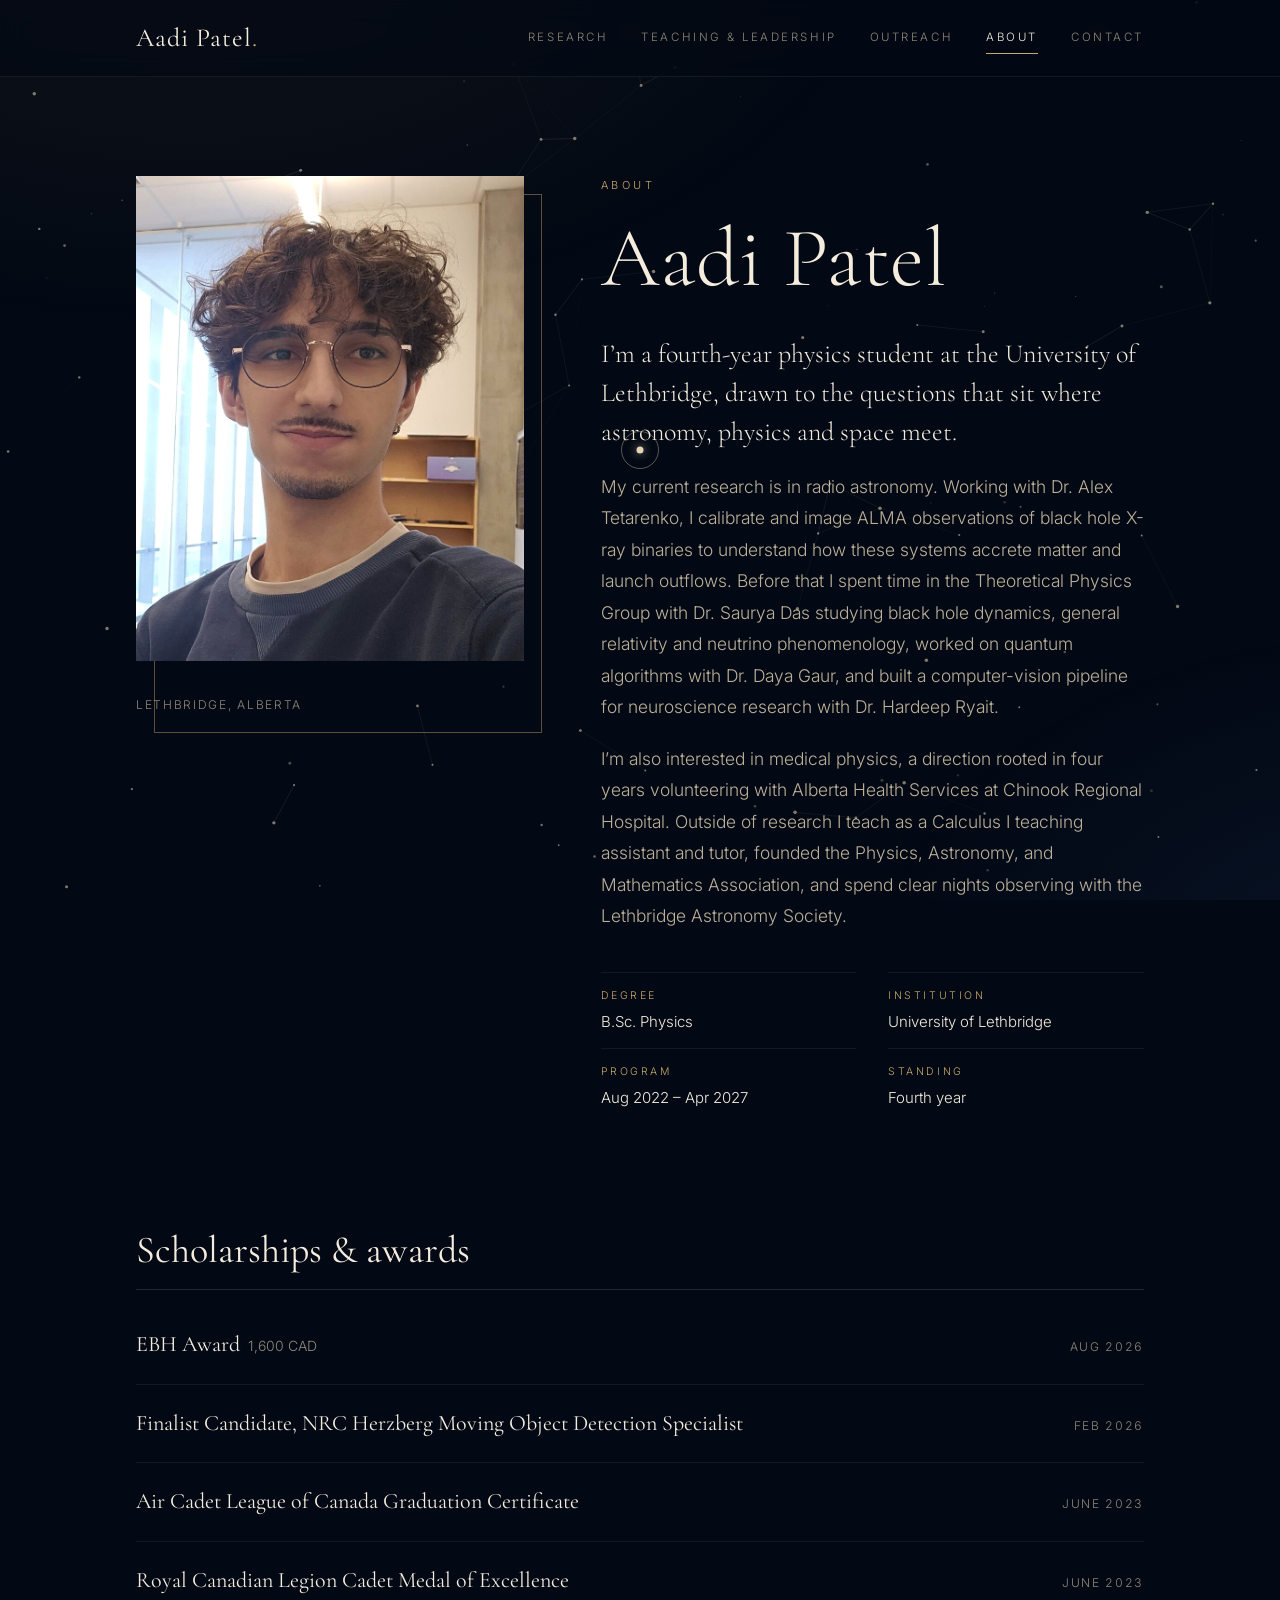
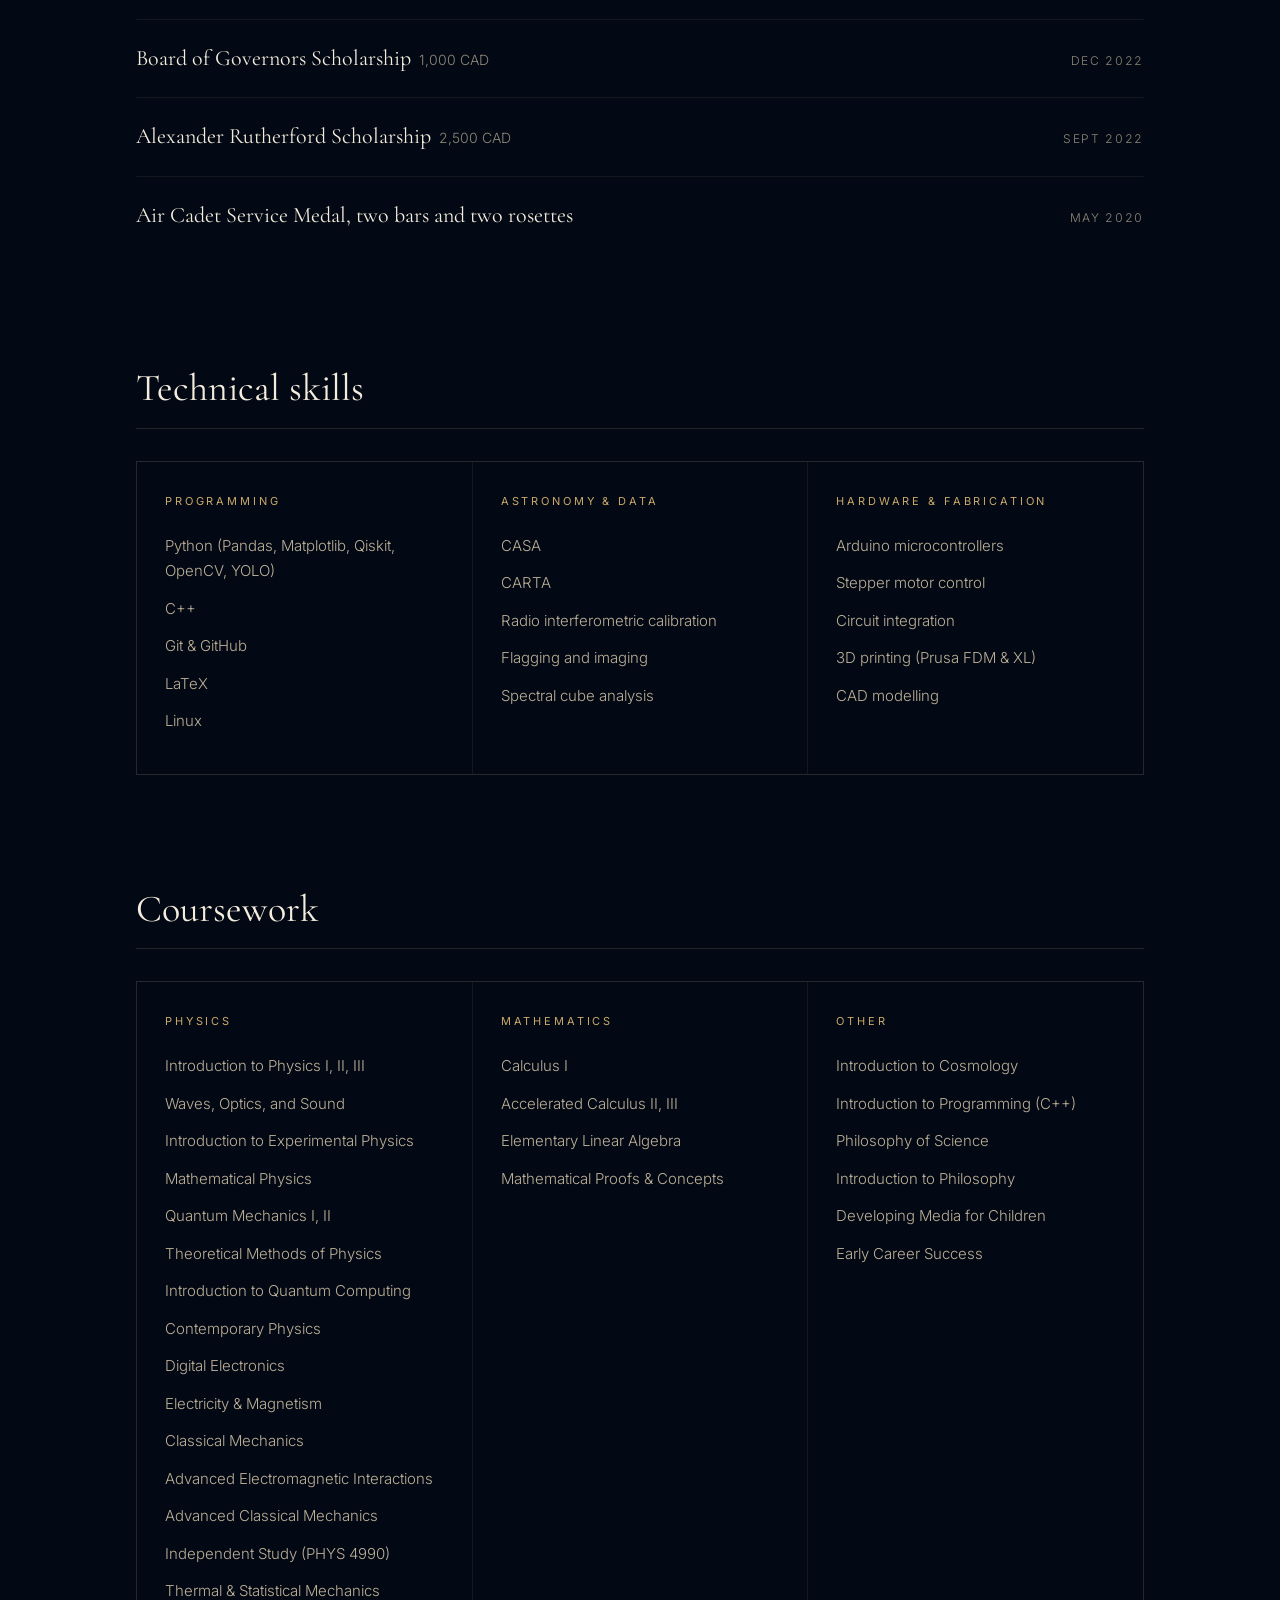
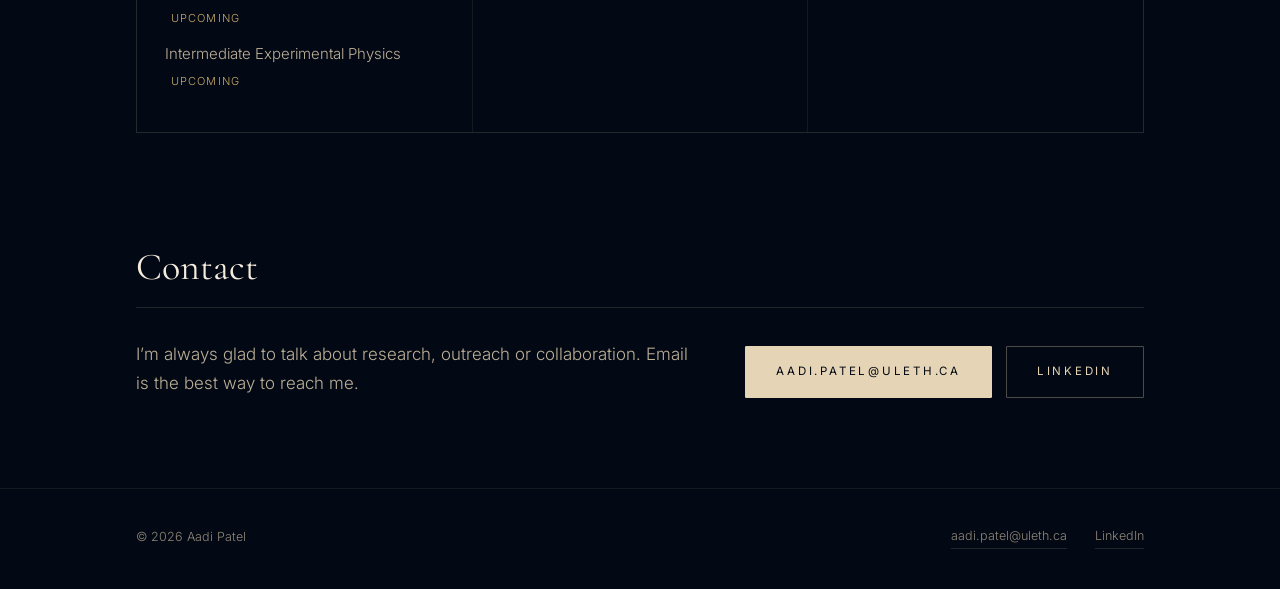
==== about.html @ 5b4f2054 "Add files via upload" ====
<!DOCTYPE html>
<html lang="en">
<head>
    <meta charset="UTF-8">
    <meta name="viewport" content="width=device-width, initial-scale=1.0">
    <title>About | Aadi Patel</title>
    <meta name="description" content="About Aadi Patel, a fourth-year physics student at the University of Lethbridge with interests in astrophysics, space science and medical physics.">
    <meta name="theme-color" content="#030914">
    <link rel="preconnect" href="https://fonts.googleapis.com">
    <link rel="preconnect" href="https://fonts.gstatic.com" crossorigin>
    <link href="https://fonts.googleapis.com/css2?family=Cormorant+Garamond:ital,wght@0,300;0,400;0,500;1,300;1,400&family=Inter:wght@300;400;500&display=swap" rel="stylesheet">
    <link rel="stylesheet" href="assets/css/site.css">
    <style>
        .bio {
            display: grid;
            grid-template-columns: minmax(0, 5fr) minmax(0, 7fr);
            gap: clamp(40px, 6vw, 88px);
            align-items: start;
            padding-top: clamp(64px, 11vh, 120px);
            padding-bottom: clamp(56px, 9vh, 96px);
        }
        .portrait {
            position: relative;
            margin: 0;
            max-width: 440px;
        }
        .portrait::before {
            content: '';
            position: absolute;
            inset: 18px -18px -18px 18px;
            border: 1px solid rgba(201, 168, 106, 0.45);
            z-index: 0;
        }
        .portrait img {
            position: relative;
            z-index: 1;
            width: 100%;
            height: auto;
            aspect-ratio: 4 / 5;
            object-fit: cover;
            object-position: 50% 30%;
            filter: saturate(0.88) contrast(1.02);
        }
        .portrait figcaption {
            margin-top: 34px;
            font-size: 12px;
            letter-spacing: 0.14em;
            text-transform: uppercase;
            color: var(--gold-soft);
        }
        .bio .display { font-size: clamp(48px, 7vw, 84px); }
        .bio__text { margin-top: 32px; max-width: 620px; }
        .bio__text p {
            margin: 0 0 20px;
            font-size: clamp(16px, 1.45vw, 17.5px);
            line-height: 1.8;
            color: rgba(229, 212, 181, 0.82);
        }
        .bio__text p:first-child {
            font-family: var(--font-display);
            font-size: clamp(22px, 2.2vw, 26px);
            line-height: 1.5;
            color: var(--ink);
        }
        .facts {
            display: grid;
            grid-template-columns: repeat(2, minmax(0, 1fr));
            gap: 0 32px;
            margin: 40px 0 0;
            max-width: 620px;
        }
        .facts div {
            padding: 14px 0;
            border-top: 1px solid var(--gold-hair);
        }
        .facts dt {
            font-size: 10.5px;
            letter-spacing: 0.24em;
            text-transform: uppercase;
            color: var(--gold-strong);
        }
        .facts dd { margin: 4px 0 0; font-size: 15px; color: var(--ink); }
        @media (max-width: 860px) {
            .bio { grid-template-columns: 1fr; }
            .portrait { max-width: 360px; margin-right: 12px; }
            .portrait::before { inset: 12px -12px -12px 12px; }
        }

        .awards { list-style: none; margin: 16px 0 0; padding: 0; }
        .awards li {
            display: grid;
            grid-template-columns: 1fr auto;
            gap: 4px 24px;
            align-items: baseline;
            padding: 20px 0;
            border-bottom: 1px solid var(--gold-hair);
        }
        .awards li:last-child { border-bottom: 0; }
        .awards strong {
            font-family: var(--font-display);
            font-weight: 400;
            font-size: 22px;
            color: var(--ink);
        }
        .awards .amt { font-size: 14px; color: var(--gold-soft); margin-left: 8px; }
        .awards time {
            font-size: 12px;
            letter-spacing: 0.14em;
            text-transform: uppercase;
            color: var(--gold-soft);
            font-variant-numeric: tabular-nums;
            white-space: nowrap;
        }

        .cols {
            display: grid;
            grid-template-columns: repeat(3, minmax(0, 1fr));
            gap: 1px;
            margin-top: 32px;
            background: var(--gold-hair);
            border: 1px solid var(--gold-hair);
        }
        .col { background: var(--navy-950); padding: 30px 28px 34px; }
        .col h3 {
            margin: 0 0 16px;
            font-size: 11px;
            font-weight: 400;
            letter-spacing: 0.26em;
            text-transform: uppercase;
            color: var(--gold-strong);
        }
        .col ul { list-style: none; margin: 0; padding: 0; }
        .col li { padding: 6px 0; font-size: 15px; color: rgba(229, 212, 181, 0.82); }
        .col li em { font-style: normal; font-size: 11px; letter-spacing: 0.1em; color: var(--gold-strong); margin-left: 6px; text-transform: uppercase; }
        @media (max-width: 820px) { .cols { grid-template-columns: 1fr; } }

        .contact {
            display: grid;
            grid-template-columns: minmax(0, 1fr) auto;
            gap: 32px;
            align-items: end;
            margin-top: 32px;
        }
        .contact p { margin: 0; max-width: 560px; font-size: 17px; color: rgba(229, 212, 181, 0.82); }
        .contact .btn-row { margin-top: 0; }
        @media (max-width: 820px) { .contact { grid-template-columns: 1fr; } }
    </style>
</head>
<body>
    <a class="skip-link" href="#main">Skip to content</a>
    <canvas id="bg-particles" aria-hidden="true"></canvas>

    <header class="site-header">
        <div class="site-header__inner">
            <a href="index.html" class="brand" aria-label="Aadi Patel, home">Aadi Patel<span>.</span></a>
            <button class="nav-toggle" type="button" aria-controls="site-nav" aria-expanded="false" aria-label="Menu">
                <svg viewBox="0 0 24 24" fill="none" stroke="currentColor" stroke-width="1.4"><path d="M3 7h18M3 12h18M3 17h18"/></svg>
            </button>
            <nav class="nav" id="site-nav" aria-label="Primary">
                <a href="research.html">Research</a>
                <a href="leadership.html">Teaching &amp; Leadership</a>
                <a href="volunteering.html">Outreach</a>
                <a href="about.html" aria-current="page">About</a>
                <a href="about.html#contact">Contact</a>
            </nav>
        </div>
    </header>

    <main id="main">
        <section class="container bio">
            <figure class="portrait reveal">
                <img src="images/headshot.jpg" width="960" height="1041" alt="Portrait of Aadi Patel">
                <figcaption>Lethbridge, Alberta</figcaption>
            </figure>
            <div>
                <span class="eyebrow">About</span>
                <h1 class="display">Aadi Patel</h1>
                <div class="bio__text">
                    <p>I&rsquo;m a fourth-year physics student at the University of Lethbridge, drawn to the questions that sit where astronomy, physics and space meet.</p>
                    <p>My current research is in radio astronomy. Working with Dr. Alex Tetarenko, I calibrate and image ALMA observations of black hole X-ray binaries to understand how these systems accrete matter and launch outflows. Before that I spent time in the Theoretical Physics Group with Dr. Saurya Das studying black hole dynamics, general relativity and neutrino phenomenology, worked on quantum algorithms with Dr. Daya Gaur, and built a computer-vision pipeline for neuroscience research with Dr. Hardeep Ryait.</p>
                    <p>I&rsquo;m also interested in medical physics, a direction rooted in four years volunteering with Alberta Health Services at Chinook Regional Hospital. Outside of research I teach as a Calculus I teaching assistant and tutor, founded the Physics, Astronomy, and Mathematics Association, and spend clear nights observing with the Lethbridge Astronomy Society.</p>
                </div>
                <dl class="facts">
                    <div><dt>Degree</dt><dd>B.Sc. Physics</dd></div>
                    <div><dt>Institution</dt><dd>University of Lethbridge</dd></div>
                    <div><dt>Program</dt><dd>Aug 2022 &ndash; Apr 2027</dd></div>
                    <div><dt>Standing</dt><dd>Fourth year</dd></div>
                </dl>
            </div>
        </section>
        <section class="container section">
            <div class="section-head reveal">
                <h2>Scholarships &amp; awards</h2>
            </div>
            <ul class="awards reveal">
                <li><span><strong>EBH Award</strong><span class="amt">1,600 CAD</span></span><time>Aug 2026</time></li>
                <li><span><strong>Finalist Candidate, NRC Herzberg Moving Object Detection Specialist</strong></span><time>Feb 2026</time></li>
                <li><span><strong>Air Cadet League of Canada Graduation Certificate</strong></span><time>June 2023</time></li>
                <li><span><strong>Royal Canadian Legion Cadet Medal of Excellence</strong></span><time>June 2023</time></li>
                <li><span><strong>Board of Governors Scholarship</strong><span class="amt">1,000 CAD</span></span><time>Dec 2022</time></li>
                <li><span><strong>Alexander Rutherford Scholarship</strong><span class="amt">2,500 CAD</span></span><time>Sept 2022</time></li>
                <li><span><strong>Air Cadet Service Medal, two bars and two rosettes</strong></span><time>May 2020</time></li>
            </ul>
        </section>
        <section class="container section">
            <div class="section-head reveal">
                <h2>Technical skills</h2>
            </div>
            <div class="cols reveal">
                <div class="col"><h3>Programming</h3><ul><li>Python (Pandas, Matplotlib, Qiskit, OpenCV, YOLO)</li><li>C++</li><li>Git &amp; GitHub</li><li>LaTeX</li><li>Linux</li></ul></div>
                <div class="col"><h3>Astronomy &amp; data</h3><ul><li>CASA</li><li>CARTA</li><li>Radio interferometric calibration</li><li>Flagging and imaging</li><li>Spectral cube analysis</li></ul></div>
                <div class="col"><h3>Hardware &amp; fabrication</h3><ul><li>Arduino microcontrollers</li><li>Stepper motor control</li><li>Circuit integration</li><li>3D printing (Prusa FDM &amp; XL)</li><li>CAD modelling</li></ul></div>
            </div>
        </section>
        <section class="container section">
            <div class="section-head reveal">
                <h2>Coursework</h2>
            </div>
            <div class="cols reveal">
                <div class="col"><h3>Physics</h3><ul><li>Introduction to Physics I, II, III</li><li>Waves, Optics, and Sound</li><li>Introduction to Experimental Physics</li><li>Mathematical Physics</li><li>Quantum Mechanics I, II</li><li>Theoretical Methods of Physics</li><li>Introduction to Quantum Computing</li><li>Contemporary Physics</li><li>Digital Electronics</li><li>Electricity &amp; Magnetism</li><li>Classical Mechanics</li><li>Advanced Electromagnetic Interactions</li><li>Advanced Classical Mechanics</li><li>Independent Study (PHYS 4990)</li><li>Thermal &amp; Statistical Mechanics <em>Upcoming</em></li><li>Intermediate Experimental Physics <em>Upcoming</em></li></ul></div>
                <div class="col"><h3>Mathematics</h3><ul><li>Calculus I</li><li>Accelerated Calculus II, III</li><li>Elementary Linear Algebra</li><li>Mathematical Proofs &amp; Concepts</li></ul></div>
                <div class="col"><h3>Other</h3><ul><li>Introduction to Cosmology</li><li>Introduction to Programming (C++)</li><li>Philosophy of Science</li><li>Introduction to Philosophy</li><li>Developing Media for Children</li><li>Early Career Success</li></ul></div>
            </div>
        </section>
        <section class="container section" id="contact">
            <div class="section-head reveal">
                <h2>Contact</h2>
            </div>
            <div class="contact reveal">
                <p>I&rsquo;m always glad to talk about research, outreach or collaboration. Email is the best way to reach me.</p>
                <div class="btn-row">
                    <a class="btn btn--solid" href="mailto:aadi.patel@uleth.ca">aadi.patel@uleth.ca</a>
                    <a class="btn" href="https://www.linkedin.com/in/aadidpatel/" target="_blank" rel="noopener">LinkedIn</a>
                </div>
            </div>
        </section>
    </main>

    <footer class="site-footer">
        <div class="site-footer__inner">
            <span>&copy; <span data-year>2026</span> Aadi Patel</span>
            <div class="site-footer__links">
                <a class="text-link" href="mailto:aadi.patel@uleth.ca">aadi.patel@uleth.ca</a>
                <a class="text-link" href="https://www.linkedin.com/in/aadidpatel/" target="_blank" rel="noopener">LinkedIn</a>
            </div>
        </div>
    </footer>

    <script src="assets/js/site.js"></script>
</body>
</html>
---- assets/css/site.css ----
/* ==========================================================================
   Aadi Patel — shared site styles
   Deep navy + champagne gold. Cormorant Garamond for display, Inter for text.
   ========================================================================== */

:root {
    --navy-950: #030914;
    --navy-900: #050e1f;
    --navy-850: #081429;
    --navy-800: #0c1b35;
    --gold: #e5d4b5;
    --gold-strong: #c9a86a;
    --gold-soft: rgba(229, 212, 181, 0.62);
    --gold-faint: rgba(229, 212, 181, 0.14);
    --gold-hair: rgba(229, 212, 181, 0.08);
    --ink: #f4ecdd;

    --font-display: 'Cormorant Garamond', 'Times New Roman', serif;
    --font-text: 'Inter', system-ui, -apple-system, 'Segoe UI', sans-serif;

    --page-width: 1120px;
    --gutter: clamp(20px, 5vw, 56px);
    --ease: cubic-bezier(0.22, 1, 0.36, 1);
}

*, *::before, *::after { box-sizing: border-box; }

html {
    -webkit-text-size-adjust: 100%;
    scroll-behavior: smooth;
}

body {
    margin: 0;
    min-height: 100vh;
    display: flex;
    flex-direction: column;
    background: var(--navy-950);
    color: var(--gold);
    font-family: var(--font-text);
    font-weight: 300;
    font-size: 16px;
    line-height: 1.7;
    -webkit-font-smoothing: antialiased;
    -moz-osx-font-smoothing: grayscale;
    overflow-x: hidden;
}

/* Soft vignette so the page never reads as a flat fill */
body::before {
    content: '';
    position: fixed;
    inset: 0;
    z-index: 0;
    pointer-events: none;
    background:
        radial-gradient(1200px 700px at 15% -10%, rgba(201, 168, 106, 0.07), transparent 60%),
        radial-gradient(900px 600px at 110% 110%, rgba(40, 70, 130, 0.18), transparent 60%);
}

img { max-width: 100%; display: block; }

a { color: inherit; text-decoration: none; }

::selection { background: rgba(201, 168, 106, 0.35); color: var(--ink); }

:focus-visible {
    outline: 1px solid var(--gold-strong);
    outline-offset: 4px;
}

.skip-link {
    position: absolute;
    left: 16px;
    top: -60px;
    z-index: 100;
    padding: 10px 16px;
    background: var(--gold);
    color: var(--navy-950);
    font-size: 13px;
}
.skip-link:focus { top: 16px; }

/* --------------------------------------------------------------------------
   Background starfield canvas
   -------------------------------------------------------------------------- */
#bg-particles {
    position: fixed;
    inset: 0;
    width: 100%;
    height: 100%;
    z-index: 0;
    pointer-events: none;
}

/* --------------------------------------------------------------------------
   Header / navigation
   -------------------------------------------------------------------------- */
.site-header {
    position: sticky;
    top: 0;
    z-index: 40;
    border-bottom: 1px solid var(--gold-hair);
    background: rgba(3, 9, 20, 0.72);
    -webkit-backdrop-filter: blur(14px);
    backdrop-filter: blur(14px);
}

.site-header__inner {
    max-width: var(--page-width);
    margin: 0 auto;
    padding: 22px var(--gutter);
    display: flex;
    align-items: center;
    justify-content: space-between;
    gap: 24px;
}

.brand {
    font-family: var(--font-display);
    font-size: 26px;
    font-weight: 400;
    letter-spacing: 0.04em;
    color: var(--ink);
    line-height: 1;
    white-space: nowrap;
}
.brand span { color: var(--gold-strong); }

.nav {
    display: flex;
    align-items: center;
    gap: clamp(18px, 2.6vw, 36px);
    font-size: 11.5px;
    letter-spacing: 0.22em;
    text-transform: uppercase;
}

.nav a {
    position: relative;
    padding: 6px 0;
    color: var(--gold-soft);
    transition: color 0.3s var(--ease);
}
.nav a::after {
    content: '';
    position: absolute;
    left: 0;
    right: 0;
    bottom: 0;
    height: 1px;
    background: var(--gold-strong);
    transform: scaleX(0);
    transform-origin: left;
    transition: transform 0.45s var(--ease);
}
.nav a:hover,
.nav a[aria-current="page"] { color: var(--ink); }
.nav a:hover::after,
.nav a[aria-current="page"]::after { transform: scaleX(1); }

.nav-toggle {
    display: none;
    background: none;
    border: 1px solid var(--gold-faint);
    color: var(--gold);
    width: 42px;
    height: 42px;
    border-radius: 2px;
    padding: 0;
    align-items: center;
    justify-content: center;
}
.nav-toggle svg { width: 18px; height: 18px; }

@media (max-width: 860px) {
    .nav-toggle { display: inline-flex; }
    .nav {
        position: absolute;
        top: 100%;
        left: 0;
        right: 0;
        flex-direction: column;
        align-items: flex-start;
        gap: 0;
        padding: 8px var(--gutter) 24px;
        background: rgba(3, 9, 20, 0.97);
        border-bottom: 1px solid var(--gold-hair);
        opacity: 0;
        pointer-events: none;
        transform: translateY(-8px);
        transition: opacity 0.3s var(--ease), transform 0.3s var(--ease);
    }
    .nav.is-open {
        opacity: 1;
        pointer-events: auto;
        transform: translateY(0);
    }
    .nav a {
        width: 100%;
        padding: 14px 0;
        border-bottom: 1px solid var(--gold-hair);
    }
    .nav a::after { display: none; }
}

/* --------------------------------------------------------------------------
   Layout
   -------------------------------------------------------------------------- */
main {
    position: relative;
    z-index: 1;
    flex: 1 0 auto;
}

.container {
    max-width: var(--page-width);
    margin: 0 auto;
    padding: 0 var(--gutter);
}

.page-hero {
    padding-top: clamp(72px, 12vh, 132px);
    padding-bottom: clamp(40px, 7vh, 72px);
}

.eyebrow {
    display: block;
    font-size: 11px;
    letter-spacing: 0.32em;
    text-transform: uppercase;
    color: var(--gold-strong);
    margin-bottom: 22px;
}

.display {
    font-family: var(--font-display);
    font-weight: 300;
    color: var(--ink);
    line-height: 1.02;
    letter-spacing: 0.005em;
    margin: 0;
}

.page-hero .display { font-size: clamp(48px, 8vw, 96px); }

.lede {
    max-width: 640px;
    margin: 28px 0 0;
    font-size: clamp(16px, 1.6vw, 18.5px);
    line-height: 1.75;
    color: var(--gold-soft);
}

.rule {
    width: 56px;
    height: 1px;
    background: linear-gradient(90deg, var(--gold-strong), transparent);
    border: 0;
    margin: 32px 0 0;
}

/* --------------------------------------------------------------------------
   Sections
   -------------------------------------------------------------------------- */
.section {
    padding-top: 24px;
    padding-bottom: clamp(64px, 10vh, 104px);
}

.section-head {
    display: flex;
    align-items: baseline;
    gap: 20px;
    margin-bottom: 8px;
    padding-bottom: 18px;
    border-bottom: 1px solid var(--gold-faint);
}
.section-head h2 {
    font-family: var(--font-display);
    font-weight: 400;
    font-size: clamp(28px, 3.4vw, 38px);
    color: var(--ink);
    margin: 0;
    line-height: 1.1;
}
.section-head .count {
    margin-left: auto;
    font-size: 11px;
    letter-spacing: 0.24em;
    text-transform: uppercase;
    color: var(--gold-soft);
}

/* --------------------------------------------------------------------------
   Entries (timeline rows used on Research / Leadership / Outreach)
   -------------------------------------------------------------------------- */
.entry {
    display: grid;
    grid-template-columns: 180px 1fr auto;
    gap: 12px 40px;
    padding: 40px 0;
    border-bottom: 1px solid var(--gold-hair);
}
.entry:last-child { border-bottom: 0; }

.entry__date {
    font-size: 12px;
    letter-spacing: 0.14em;
    text-transform: uppercase;
    color: var(--gold-soft);
    padding-top: 9px;
    font-variant-numeric: tabular-nums;
}

.entry__field {
    display: block;
    font-size: 11px;
    letter-spacing: 0.28em;
    text-transform: uppercase;
    color: var(--gold-strong);
    margin-bottom: 10px;
}

.entry__title {
    font-family: var(--font-display);
    font-weight: 400;
    font-size: clamp(24px, 2.6vw, 30px);
    line-height: 1.2;
    color: var(--ink);
    margin: 0;
}

.entry__meta {
    margin: 8px 0 0;
    font-size: 14px;
    color: var(--gold-soft);
}
.entry__meta a {
    border-bottom: 1px solid var(--gold-faint);
    transition: border-color 0.3s var(--ease), color 0.3s var(--ease);
}
.entry__meta a:hover { color: var(--ink); border-color: var(--gold-strong); }

.entry__body {
    margin-top: 18px;
    max-width: 680px;
    color: rgba(229, 212, 181, 0.78);
    font-size: 15.5px;
}
.entry__body p { margin: 0 0 14px; }
.entry__body p:last-child { margin-bottom: 0; }

.entry__logo {
    width: 96px;
    height: 96px;
    align-self: start;
}

.tags {
    display: flex;
    flex-wrap: wrap;
    gap: 8px;
    margin: 22px 0 0;
    padding: 0;
    list-style: none;
}
.tags li {
    font-size: 11px;
    letter-spacing: 0.08em;
    padding: 5px 12px;
    border: 1px solid var(--gold-faint);
    border-radius: 999px;
    color: var(--gold-soft);
}

@media (max-width: 820px) {
    .entry {
        grid-template-columns: 1fr auto;
        padding: 32px 0;
    }
    .entry__date { grid-column: 1 / -1; padding-top: 0; order: -1; }
    .entry__logo { width: 64px; height: 64px; }
}

/* Compact two-column cards (Outreach / service) */
.card-grid {
    display: grid;
    grid-template-columns: repeat(2, minmax(0, 1fr));
    gap: 1px;
    margin-top: 32px;
    background: var(--gold-hair);
    border: 1px solid var(--gold-hair);
}
.card {
    position: relative;
    background: var(--navy-950);
    padding: 34px 32px 36px;
    transition: background-color 0.5s var(--ease);
}
.card:hover { background: var(--navy-900); }
.card__top {
    display: flex;
    justify-content: space-between;
    align-items: flex-start;
    gap: 20px;
}
.card .entry__title { font-size: 25px; }
.card__date {
    display: block;
    margin-top: 6px;
    font-size: 11.5px;
    letter-spacing: 0.14em;
    text-transform: uppercase;
    color: var(--gold-soft);
}
.card p {
    margin: 18px 0 0;
    font-size: 15px;
    color: rgba(229, 212, 181, 0.76);
}
.card .entry__logo { width: 60px; height: 60px; flex-shrink: 0; }
.card--wide { grid-column: 1 / -1; }

@media (max-width: 760px) {
    .card-grid { grid-template-columns: 1fr; }
    .card { padding: 28px 22px 30px; }
}

/* --------------------------------------------------------------------------
   Tilting logos (kept from the original design)
   -------------------------------------------------------------------------- */
.tilt-logo {
    position: relative;
    display: flex;
    align-items: center;
    justify-content: center;
    transition: transform 0.3s ease;
    will-change: transform;
}
.tilt-logo img {
    width: 100%;
    height: 100%;
    object-fit: contain;
    opacity: 0.85;
    pointer-events: none;
    filter: drop-shadow(0 0 15px rgba(229, 212, 181, 0.12));
    transition: opacity 0.3s ease;
}
.tilt-logo:hover img { opacity: 1; }
.tilt-shine {
    position: absolute;
    inset: 0;
    opacity: 0;
    pointer-events: none;
    transition: opacity 0.3s ease;
}
.tilt-logo:hover .tilt-shine { opacity: 1; }

/* --------------------------------------------------------------------------
   Buttons & links
   -------------------------------------------------------------------------- */
.btn-row {
    display: flex;
    flex-wrap: wrap;
    gap: 14px;
    margin-top: 44px;
}

.btn {
    display: inline-flex;
    align-items: center;
    gap: 12px;
    padding: 15px 30px;
    font-family: var(--font-text);
    font-size: 11.5px;
    font-weight: 400;
    letter-spacing: 0.24em;
    text-transform: uppercase;
    color: var(--gold);
    background: transparent;
    border: 1px solid rgba(229, 212, 181, 0.32);
    border-radius: 1px;
    transition: background-color 0.4s var(--ease), color 0.4s var(--ease), border-color 0.4s var(--ease);
}
.btn:hover {
    background: var(--gold);
    color: var(--navy-950);
    border-color: var(--gold);
}
.btn--solid {
    background: var(--gold);
    color: var(--navy-950);
    border-color: var(--gold);
}
.btn--solid:hover {
    background: transparent;
    color: var(--gold);
}
.btn svg { width: 14px; height: 14px; }

.text-link {
    border-bottom: 1px solid var(--gold-faint);
    padding-bottom: 2px;
    transition: border-color 0.3s var(--ease), color 0.3s var(--ease);
}
.text-link:hover { color: var(--ink); border-color: var(--gold-strong); }

/* --------------------------------------------------------------------------
   Footer
   -------------------------------------------------------------------------- */
.site-footer {
    position: relative;
    z-index: 1;
    border-top: 1px solid var(--gold-hair);
    margin-top: auto;
}
.site-footer__inner {
    max-width: var(--page-width);
    margin: 0 auto;
    padding: 36px var(--gutter) 40px;
    display: flex;
    flex-wrap: wrap;
    gap: 16px 32px;
    align-items: center;
    justify-content: space-between;
    font-size: 12.5px;
    color: var(--gold-soft);
}
.site-footer__links {
    display: flex;
    flex-wrap: wrap;
    gap: 12px 28px;
}

/* --------------------------------------------------------------------------
   Reveal-on-scroll
   -------------------------------------------------------------------------- */
.reveal {
    opacity: 0;
    transform: translateY(18px);
    transition: opacity 1s var(--ease), transform 1s var(--ease);
}
.reveal.is-visible {
    opacity: 1;
    transform: none;
}

/* --------------------------------------------------------------------------
   Custom cursor (fine pointers only; enabled by JS adding .has-cursor)
   -------------------------------------------------------------------------- */
.cursor-dot,
.cursor-ring {
    position: fixed;
    top: 0;
    left: 0;
    border-radius: 50%;
    z-index: 9999;
    pointer-events: none;
    opacity: 0;
    transition: opacity 0.6s ease;
}
.has-cursor .cursor-dot,
.has-cursor .cursor-ring { opacity: 1; }
.has-cursor,
.has-cursor * { cursor: none !important; }

.cursor-dot {
    width: 7px;
    height: 7px;
    background: var(--gold);
    box-shadow: 0 0 10px rgba(229, 212, 181, 0.7);
}
.cursor-ring {
    width: 38px;
    height: 38px;
    border: 1px solid rgba(229, 212, 181, 0.38);
    transition: opacity 0.6s ease, width 0.3s ease, height 0.3s ease, background-color 0.3s ease, border-color 0.3s ease;
}
.cursor-ring.magnetic-hover {
    width: 58px;
    height: 58px;
    background: rgba(229, 212, 181, 0.08);
    border-color: rgba(229, 212, 181, 0.75);
}
.cursor-ring.gravity-active {
    width: 22px;
    height: 22px;
    background: rgba(229, 212, 181, 0.28);
    border-color: var(--gold);
    box-shadow: 0 0 20px rgba(229, 212, 181, 0.5);
}

@media (prefers-reduced-motion: reduce) {
    html { scroll-behavior: auto; }
    .reveal { opacity: 1; transform: none; transition: none; }
}
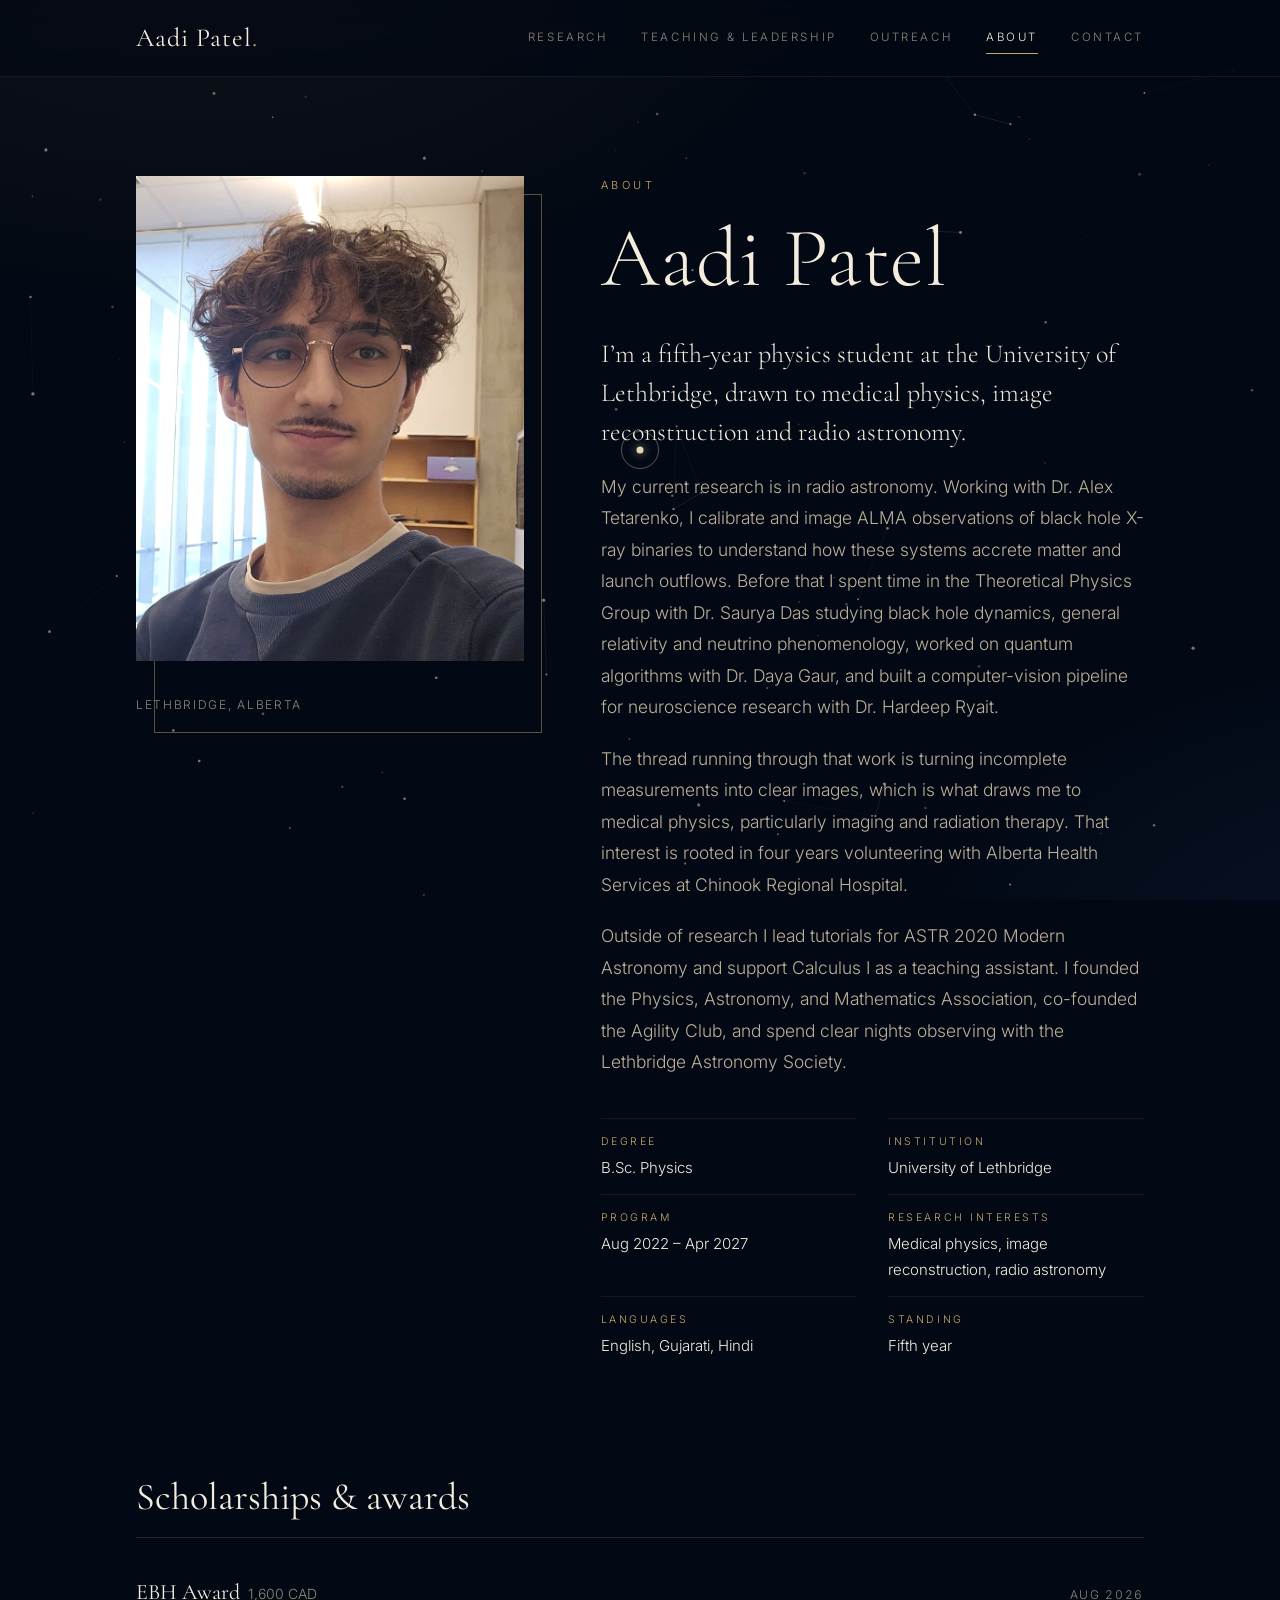
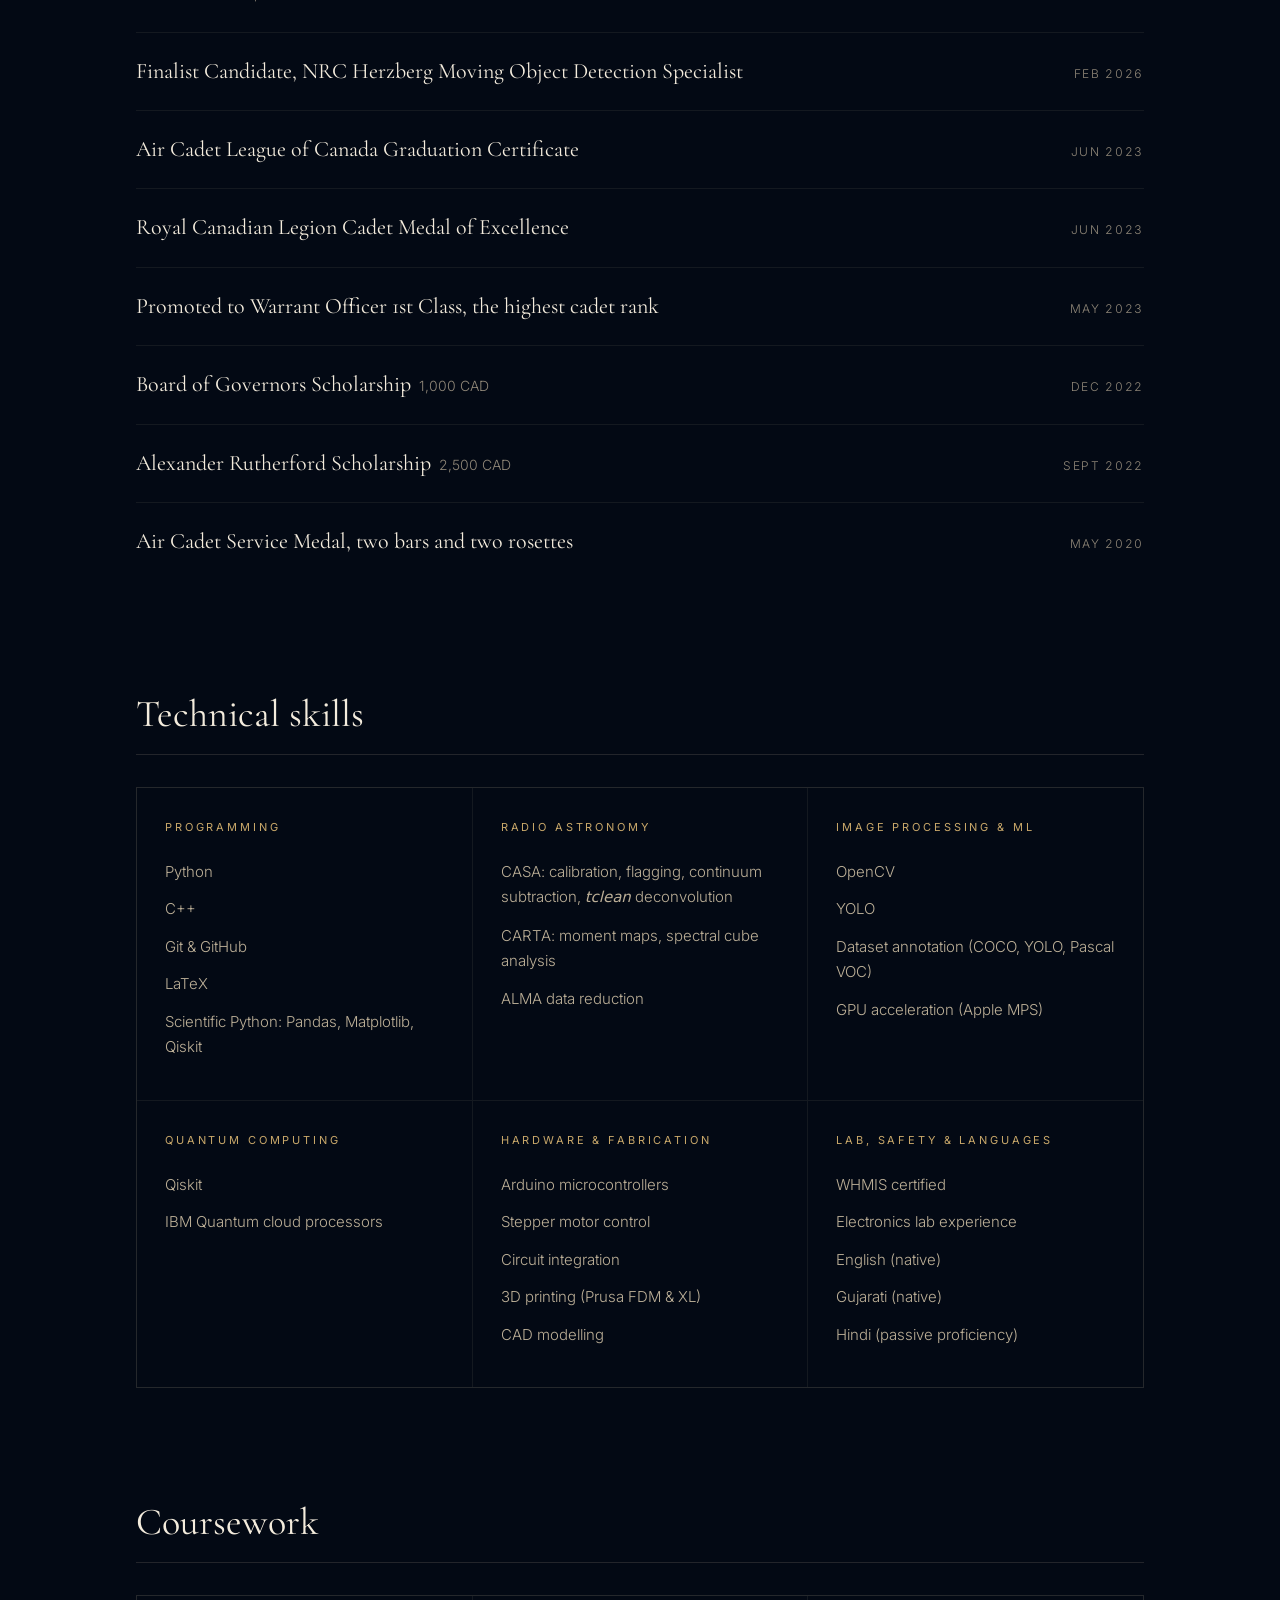
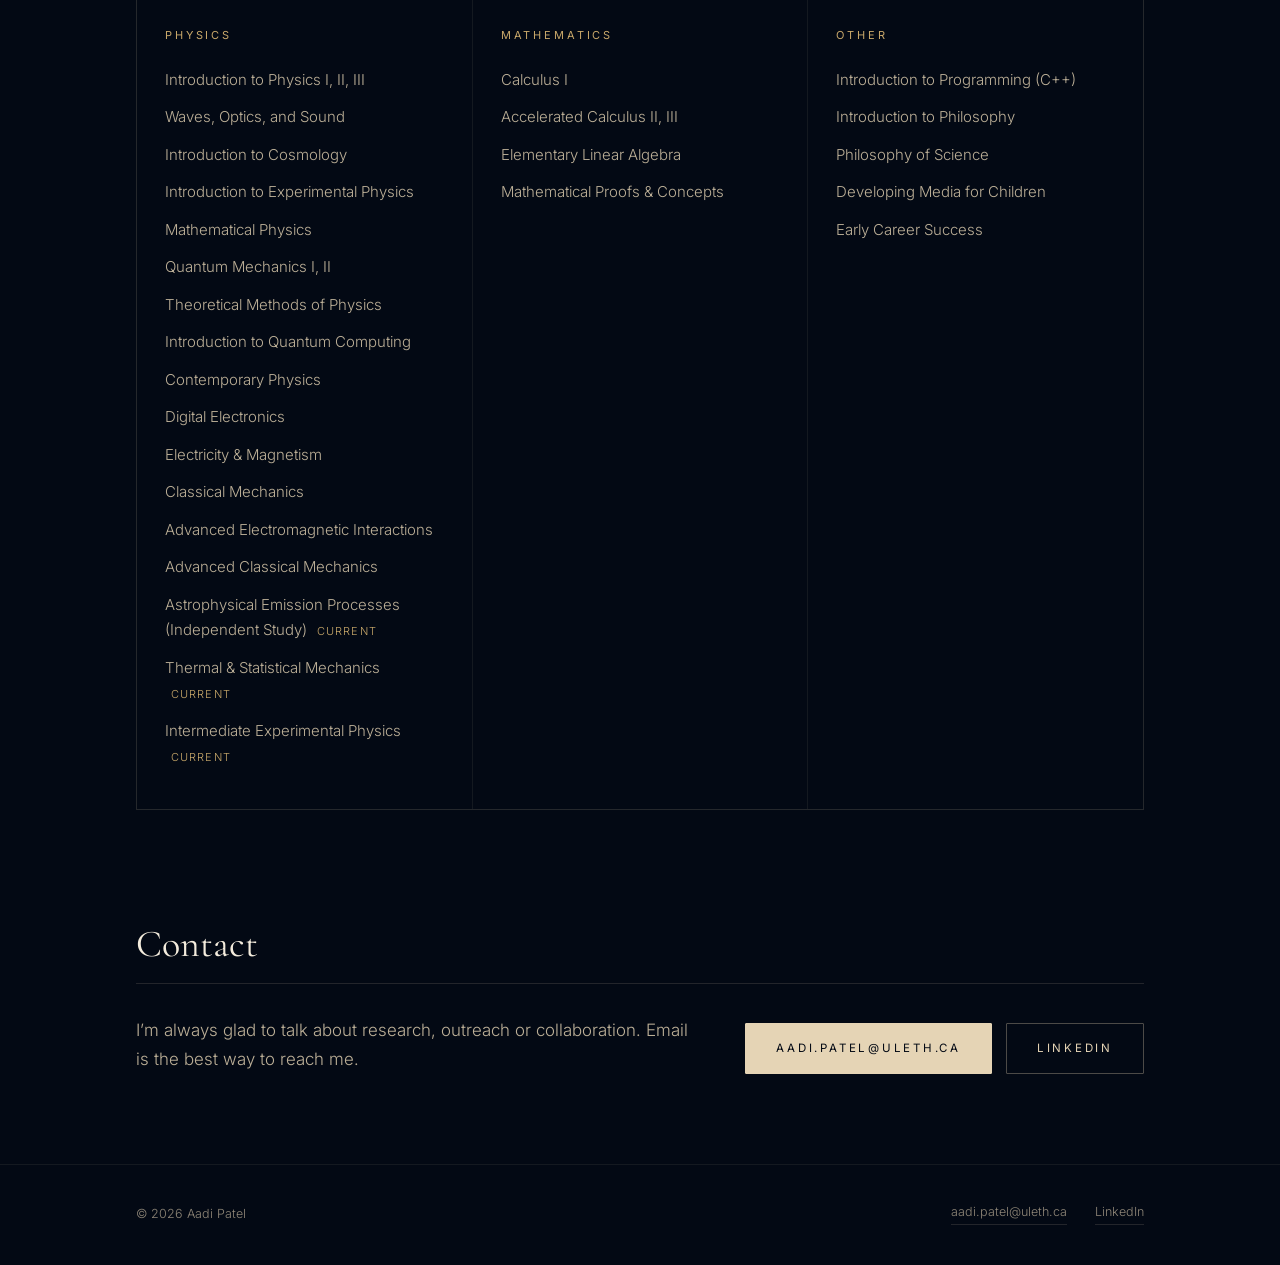
==== commit 6d0fad71: "Add files via upload" ====
--- a/about.html
+++ b/about.html
@@ -4,7 +4,7 @@
     <meta charset="UTF-8">
     <meta name="viewport" content="width=device-width, initial-scale=1.0">
     <title>About | Aadi Patel</title>
-    <meta name="description" content="About Aadi Patel, a fourth-year physics student at the University of Lethbridge with interests in astrophysics, space science and medical physics.">
+    <meta name="description" content="About Aadi Patel, a fifth-year physics student at the University of Lethbridge interested in medical physics, image reconstruction and radio astronomy.">
     <meta name="theme-color" content="#030914">
     <link rel="preconnect" href="https://fonts.googleapis.com">
     <link rel="preconnect" href="https://fonts.gstatic.com" crossorigin>
@@ -131,6 +131,7 @@
         }
         .col ul { list-style: none; margin: 0; padding: 0; }
         .col li { padding: 6px 0; font-size: 15px; color: rgba(229, 212, 181, 0.82); }
+        .col li em.plain { font-style: italic; font-size: inherit; letter-spacing: 0; color: inherit; margin: 0; text-transform: none; }
         .col li em { font-style: normal; font-size: 11px; letter-spacing: 0.1em; color: var(--gold-strong); margin-left: 6px; text-transform: uppercase; }
         @media (max-width: 820px) { .cols { grid-template-columns: 1fr; } }
 
@@ -176,15 +177,18 @@
                 <span class="eyebrow">About</span>
                 <h1 class="display">Aadi Patel</h1>
                 <div class="bio__text">
-                    <p>I&rsquo;m a fourth-year physics student at the University of Lethbridge, drawn to the questions that sit where astronomy, physics and space meet.</p>
+                    <p>I&rsquo;m a fifth-year physics student at the University of Lethbridge, drawn to medical physics, image reconstruction and radio astronomy.</p>
                     <p>My current research is in radio astronomy. Working with Dr. Alex Tetarenko, I calibrate and image ALMA observations of black hole X-ray binaries to understand how these systems accrete matter and launch outflows. Before that I spent time in the Theoretical Physics Group with Dr. Saurya Das studying black hole dynamics, general relativity and neutrino phenomenology, worked on quantum algorithms with Dr. Daya Gaur, and built a computer-vision pipeline for neuroscience research with Dr. Hardeep Ryait.</p>
-                    <p>I&rsquo;m also interested in medical physics, a direction rooted in four years volunteering with Alberta Health Services at Chinook Regional Hospital. Outside of research I teach as a Calculus I teaching assistant and tutor, founded the Physics, Astronomy, and Mathematics Association, and spend clear nights observing with the Lethbridge Astronomy Society.</p>
+                    <p>The thread running through that work is turning incomplete measurements into clear images, which is what draws me to medical physics, particularly imaging and radiation therapy. That interest is rooted in four years volunteering with Alberta Health Services at Chinook Regional Hospital.</p>
+                    <p>Outside of research I lead tutorials for ASTR 2020 Modern Astronomy and support Calculus I as a teaching assistant. I founded the Physics, Astronomy, and Mathematics Association, co-founded the Agility Club, and spend clear nights observing with the Lethbridge Astronomy Society.</p>
                 </div>
                 <dl class="facts">
                     <div><dt>Degree</dt><dd>B.Sc. Physics</dd></div>
                     <div><dt>Institution</dt><dd>University of Lethbridge</dd></div>
                     <div><dt>Program</dt><dd>Aug 2022 &ndash; Apr 2027</dd></div>
-                    <div><dt>Standing</dt><dd>Fourth year</dd></div>
+                    <div><dt>Research interests</dt><dd>Medical physics, image reconstruction, radio astronomy</dd></div>
+                    <div><dt>Languages</dt><dd>English, Gujarati, Hindi</dd></div>
+                    <div><dt>Standing</dt><dd>Fifth year</dd></div>
                 </dl>
             </div>
         </section>
@@ -195,8 +199,9 @@
             <ul class="awards reveal">
                 <li><span><strong>EBH Award</strong><span class="amt">1,600 CAD</span></span><time>Aug 2026</time></li>
                 <li><span><strong>Finalist Candidate, NRC Herzberg Moving Object Detection Specialist</strong></span><time>Feb 2026</time></li>
-                <li><span><strong>Air Cadet League of Canada Graduation Certificate</strong></span><time>June 2023</time></li>
-                <li><span><strong>Royal Canadian Legion Cadet Medal of Excellence</strong></span><time>June 2023</time></li>
+                <li><span><strong>Air Cadet League of Canada Graduation Certificate</strong></span><time>Jun 2023</time></li>
+                <li><span><strong>Royal Canadian Legion Cadet Medal of Excellence</strong></span><time>Jun 2023</time></li>
+                <li><span><strong>Promoted to Warrant Officer 1st Class, the highest cadet rank</strong></span><time>May 2023</time></li>
                 <li><span><strong>Board of Governors Scholarship</strong><span class="amt">1,000 CAD</span></span><time>Dec 2022</time></li>
                 <li><span><strong>Alexander Rutherford Scholarship</strong><span class="amt">2,500 CAD</span></span><time>Sept 2022</time></li>
                 <li><span><strong>Air Cadet Service Medal, two bars and two rosettes</strong></span><time>May 2020</time></li>
@@ -207,9 +212,12 @@
                 <h2>Technical skills</h2>
             </div>
             <div class="cols reveal">
-                <div class="col"><h3>Programming</h3><ul><li>Python (Pandas, Matplotlib, Qiskit, OpenCV, YOLO)</li><li>C++</li><li>Git &amp; GitHub</li><li>LaTeX</li><li>Linux</li></ul></div>
-                <div class="col"><h3>Astronomy &amp; data</h3><ul><li>CASA</li><li>CARTA</li><li>Radio interferometric calibration</li><li>Flagging and imaging</li><li>Spectral cube analysis</li></ul></div>
+                <div class="col"><h3>Programming</h3><ul><li>Python</li><li>C++</li><li>Git &amp; GitHub</li><li>LaTeX</li><li>Scientific Python: Pandas, Matplotlib, Qiskit</li></ul></div>
+                <div class="col"><h3>Radio astronomy</h3><ul><li>CASA: calibration, flagging, continuum subtraction, <em class="plain">tclean</em> deconvolution</li><li>CARTA: moment maps, spectral cube analysis</li><li>ALMA data reduction</li></ul></div>
+                <div class="col"><h3>Image processing &amp; ML</h3><ul><li>OpenCV</li><li>YOLO</li><li>Dataset annotation (COCO, YOLO, Pascal VOC)</li><li>GPU acceleration (Apple MPS)</li></ul></div>
+                <div class="col"><h3>Quantum computing</h3><ul><li>Qiskit</li><li>IBM Quantum cloud processors</li></ul></div>
                 <div class="col"><h3>Hardware &amp; fabrication</h3><ul><li>Arduino microcontrollers</li><li>Stepper motor control</li><li>Circuit integration</li><li>3D printing (Prusa FDM &amp; XL)</li><li>CAD modelling</li></ul></div>
+                <div class="col"><h3>Lab, safety &amp; languages</h3><ul><li>WHMIS certified</li><li>Electronics lab experience</li><li>English (native)</li><li>Gujarati (native)</li><li>Hindi (passive proficiency)</li></ul></div>
             </div>
         </section>
         <section class="container section">
@@ -217,9 +225,9 @@
                 <h2>Coursework</h2>
             </div>
             <div class="cols reveal">
-                <div class="col"><h3>Physics</h3><ul><li>Introduction to Physics I, II, III</li><li>Waves, Optics, and Sound</li><li>Introduction to Experimental Physics</li><li>Mathematical Physics</li><li>Quantum Mechanics I, II</li><li>Theoretical Methods of Physics</li><li>Introduction to Quantum Computing</li><li>Contemporary Physics</li><li>Digital Electronics</li><li>Electricity &amp; Magnetism</li><li>Classical Mechanics</li><li>Advanced Electromagnetic Interactions</li><li>Advanced Classical Mechanics</li><li>Independent Study (PHYS 4990)</li><li>Thermal &amp; Statistical Mechanics <em>Upcoming</em></li><li>Intermediate Experimental Physics <em>Upcoming</em></li></ul></div>
+                <div class="col"><h3>Physics</h3><ul><li>Introduction to Physics I, II, III</li><li>Waves, Optics, and Sound</li><li>Introduction to Cosmology</li><li>Introduction to Experimental Physics</li><li>Mathematical Physics</li><li>Quantum Mechanics I, II</li><li>Theoretical Methods of Physics</li><li>Introduction to Quantum Computing</li><li>Contemporary Physics</li><li>Digital Electronics</li><li>Electricity &amp; Magnetism</li><li>Classical Mechanics</li><li>Advanced Electromagnetic Interactions</li><li>Advanced Classical Mechanics</li><li>Astrophysical Emission Processes (Independent Study) <em>Current</em></li><li>Thermal &amp; Statistical Mechanics <em>Current</em></li><li>Intermediate Experimental Physics <em>Current</em></li></ul></div>
                 <div class="col"><h3>Mathematics</h3><ul><li>Calculus I</li><li>Accelerated Calculus II, III</li><li>Elementary Linear Algebra</li><li>Mathematical Proofs &amp; Concepts</li></ul></div>
-                <div class="col"><h3>Other</h3><ul><li>Introduction to Cosmology</li><li>Introduction to Programming (C++)</li><li>Philosophy of Science</li><li>Introduction to Philosophy</li><li>Developing Media for Children</li><li>Early Career Success</li></ul></div>
+                <div class="col"><h3>Other</h3><ul><li>Introduction to Programming (C++)</li><li>Introduction to Philosophy</li><li>Philosophy of Science</li><li>Developing Media for Children</li><li>Early Career Success</li></ul></div>
             </div>
         </section>
         <section class="container section" id="contact">
